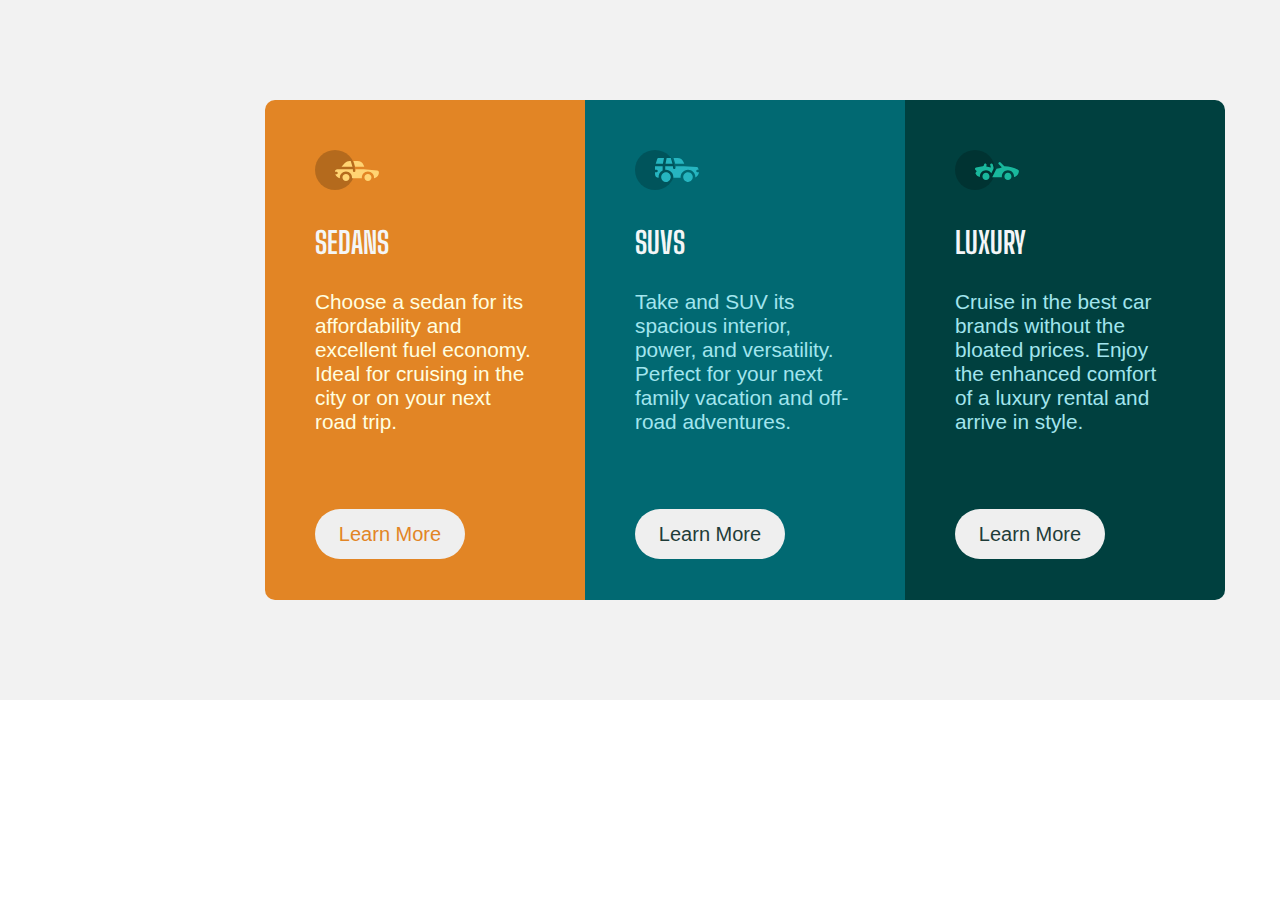
==== pages/index.html @ 5c2b9e64 "changes on seting index page on it's folder" ====
<!DOCTYPE html>
<html lang="en">
<head>
    <meta charset="UTF-8">
    <meta http-equiv="X-UA-Compatible" content="IE=edge">
    <meta name="viewport" content="width=device-width, initial-scale=1.0">
    <title>cars-preview-card-starter</title>
    <link rel="stylesheet" href="../style/main.css">
    <script src="../scripts/scripts.js"></script>
    <link rel="preconnect" href="https://fonts.googleapis.com">
    <link rel="preconnect" href="https://fonts.googleapis.com">
    <link rel="preconnect" href="https://fonts.googleapis.com">
    <link rel="preconnect" href="https://fonts.gstatic.com" crossorigin>
    <link href="https://fonts.googleapis.com/css2?family=Montserrat&display=swap" rel="stylesheet">
    <link rel="preconnect" href="https://fonts.gstatic.com" crossorigin>
    <link href="https://fonts.googleapis.com/css2?family=Big+Shoulders+Display:wght@900&display=swap" rel="stylesheet">
</head>
<body>
    <section>
        <div class="main-container">
            <div class="card-wrapper">
                <div class="card" id="card-1">
                    <div class="card-content">
                        <img src="/images/icon-sedans.svg" alt="">
                        <h1>SEDANS</h1>
                        <p>
                            Choose a sedan for its
                            affordability and excellent fuel
                            economy. Ideal for cruising in
                            the city or on your next road
                            trip.   
                        </p>
                        <div class="btn">
                            <button id="btn-script-1" onclick="myFunction()" class="btn-1-color">
                                Learn More
                            </button>
                        </div>
                    </div>
                </div>
                <div class="card" id="card-2">
                    <div class="card-content">
                        <img src="/images/icon-suvs.svg" alt="">
                        <h1>SUVS</h1>
                        <p>
                            Take and SUV its spacious
                            interior, power, and versatility.
                            Perfect for your next family
                            vacation and off-road
                            adventures.
                        </p>
                        <div class="btn">
                            <button id="btn-script-2" onclick="myFunction()">
                                Learn More
                            </button>
                        </div>
                    </div>
                </div>
                <div class="card" id="card-3">
                    <div class="card-content">
                        <img src="/images/icon-luxury.svg" alt="">
                        <h1>LUXURY</h1>
                        <p>
                            Cruise in the best car brands
                            without the bloated prices.
                            Enjoy the enhanced comfort of
                            a luxury rental and arrive in
                            style.
                        </p>
                        <div class="btn" id="btn-3">
                            <button id="btn-script-3" onclick="myFunction()">
                                Learn More
                            </button>
                        </div>
                    </div>
                </div>
            </div>
        </div>
    </section>
</body>
</html>
---- style/main.css ----
*{
    margin: 0;
    padding: 0;
}
h1,button{
    color: hsl(0, 0%, 95%);
}

h1{
    font-family: 'Big Shoulders Display', cursive;
    font-weight: 700;
    font-size: 30px;
}

p{
    font-family: 'Open Sans', sans-serif;
    font-weight: 400;
}
section{
    background: #F2F2F2;
}

.main-container{
    width: 1440px;
    height: auto;
}

.card-wrapper{
    display: grid;
    grid-template-columns: repeat(auto-fit, 320px);
    justify-content: center;
    padding-bottom: 100px;
    padding-top: 100px;
    padding-left: 100px;
    padding-right: 50px;
    border-radius: 50px;

}
.card-content{
    margin: 50px;
}
.card{
    width: 100%;
    height: 500px;
}

#card-1{
    background: #E28525;
    border-radius: 10px 0 0 10px;
}
#card-1 p{
    color: lightyellow;
}
#card-2{
    background: #016972;
}

#card-3{
    background: #00403F;
    border-radius: 0 10px 10px 0;
}

h1,p{
    padding-top: 30px;
}

h1{
    color: #F4F6F7;
}

p{
    font-size: 1.3em;
    color: #A2E5EE;
}
.btn{
    padding-top: 75px;

}

button{
    color: #1F3C38;
    width: 150px;
    height: 50px;
    border: 0px;
    border-radius: 40px 40px 40px 40px;
    font-size: 20px;
}
button:hover{
    cursor: pointer;
}

.btn-1-color{
    color: #E28525;
}

#btn-3{
    padding-top: 75px;
}

@media screen and (max-width: 800px) {
    section{
        
    }
    
    .main-container{
        width: 375px;
        padding-left: 18%;
    }
    
    .card-wrapper{
        grid-template-columns: 1fr;
    
    }
    
    .card{
        
    }
    
    #card-1{
        border-radius: 10px 10px 0 0;
    }
    
    #card-2{

    }
    
    #card-3{
        border-radius: 0 0 10px 10px;
    }
    .btn{
        padding-top: 50px;
    
    }
}
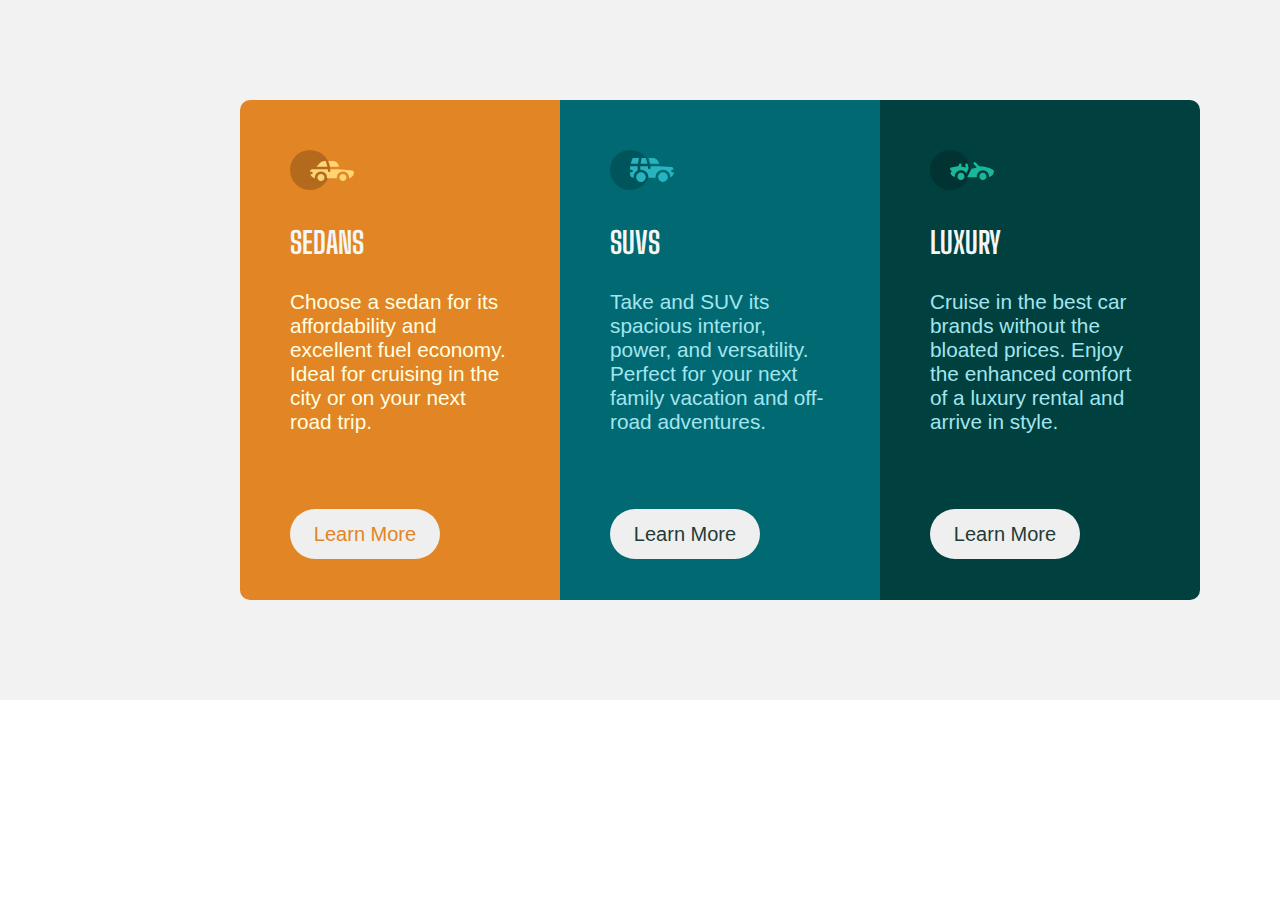
==== commit 0b514efa: "final commit" ====
--- a/pages/index.html
+++ b/pages/index.html
@@ -6,7 +6,6 @@
     <meta name="viewport" content="width=device-width, initial-scale=1.0">
     <title>cars-preview-card-starter</title>
     <link rel="stylesheet" href="../style/main.css">
-    <script src="../scripts/scripts.js"></script>
     <link rel="preconnect" href="https://fonts.googleapis.com">
     <link rel="preconnect" href="https://fonts.googleapis.com">
     <link rel="preconnect" href="https://fonts.googleapis.com">
--- a/style/main.css
+++ b/style/main.css
@@ -18,6 +18,7 @@
 }
 section{
     background: #F2F2F2;
+    overflow: hidden;
 }
 
 .main-container{
@@ -31,9 +32,8 @@
     justify-content: center;
     padding-bottom: 100px;
     padding-top: 100px;
-    padding-left: 100px;
+    padding-left: 50px;
     padding-right: 50px;
-    border-radius: 50px;
 
 }
 .card-content{
@@ -85,6 +85,12 @@
     border-radius: 40px 40px 40px 40px;
     font-size: 20px;
 }
+
+button:hover{
+    background: none;
+    border: 1px solid #fff;
+    color: #fff;
+}
 button:hover{
     cursor: pointer;
 }
@@ -128,7 +134,7 @@
         border-radius: 0 0 10px 10px;
     }
     .btn{
-        padding-top: 50px;
+        padding-top: 30px;
     
     }
 }